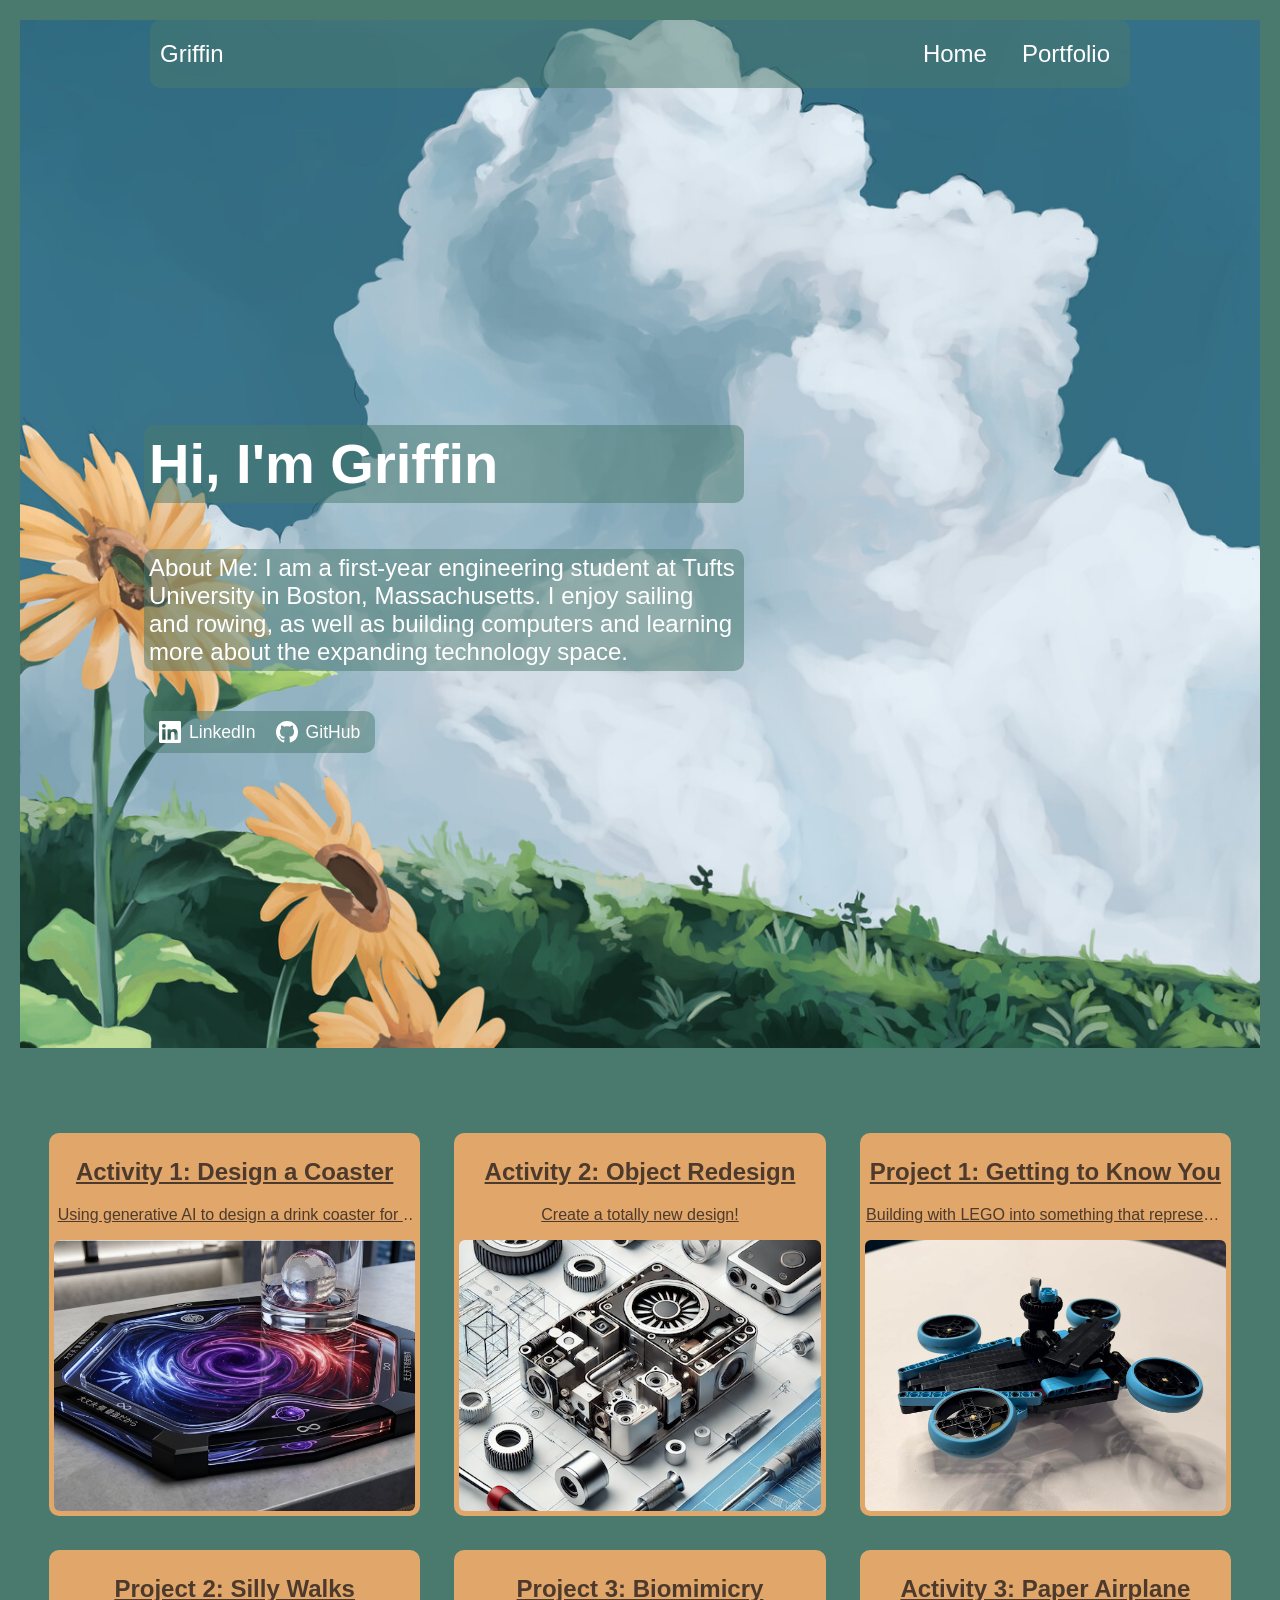
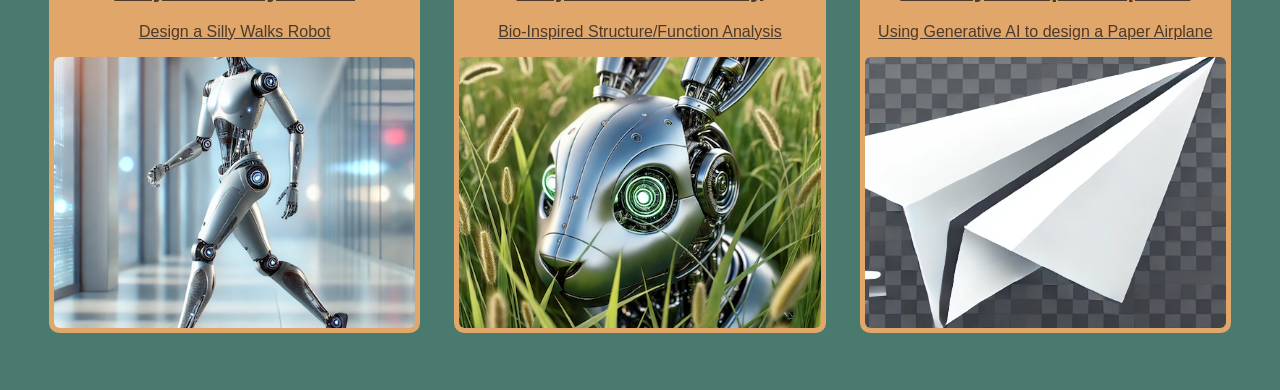
==== index.html @ f26e1d77 "Refactor project section headers for consistency and add new images for enhanced presentation" ====
<!DOCTYPE html>
<html lang="en">
<head>
    <title>FIRSTNAME LASTNAME - Portfolio</title>

    <!-- Recommended meta tags -->
    <meta charset="UTF-8">
    <meta name="viewport" content="width=device-width,initial-scale=1.0">
    <meta name="description" content="FIRSTNAME LASTNAME's engineering portfolio: activities and projects from an intro-to-engineering course.">

    <!-- Stylesheet (CSS) -->
    <link rel="stylesheet" href="./index.css">
</head>
<body>

    <!-- Header and Navigation Section -->
    <header class="header">
        <a class="name">Griffin</a>
        <nav class="navbar">
            <a href="#">Home</a>
            <a href="#portfolio">Portfolio</a>
        </nav>
    </header>

    <!-- Introduction Section -->
    <section class="home" style="background:url(./images/header.jpg) no-repeat; background-size: cover; background-position: center;">
        <div class="home-content">
            <h1>Hi, I'm Griffin</h1>
            <p>About Me: I am a first-year engineering student at Tufts University in Boston, Massachusetts.  I enjoy sailing and rowing, as well as building computers and learning more about the expanding technology space.</p>

            <!-- Replace these hrefs with your own LinkedIn/GitHub URLs -->
            <div class="socials">
                <a href="https://www.linkedin.com/in/your-username" target="_blank" rel="noopener" class="social-link">
                    <svg viewBox="0 0 24 24" aria-hidden="true"><path d="M20.447 20.452h-3.554v-5.569c0-1.328-.027-3.037-1.852-3.037-1.853 0-2.136 1.446-2.136 2.939v5.667H9.351V9h3.414v1.561h.046c.477-.9 1.637-1.85 3.37-1.85 3.601 0 4.267 2.37 4.267 5.455v6.286zM5.337 7.433c-1.144 0-2.063-.926-2.063-2.065 0-1.138.92-2.063 2.063-2.063 1.14 0 2.064.925 2.064 2.063 0 1.139-.925 2.065-2.064 2.065zm1.782 13.019H3.555V9h3.564v11.452zM22.225 0H1.771C.792 0 0 .774 0 1.729v20.542C0 23.227.792 24 1.771 24h20.451C23.2 24 24 23.227 24 22.271V1.729C24 .774 23.2 0 22.222 0h.003z"/></svg>
                    <span>LinkedIn</span>
                </a>
                <a href="https://github.com/your-username" target="_blank" rel="noopener" class="social-link">
                    <svg viewBox="0 0 24 24" aria-hidden="true"><path d="M12 0C5.37 0 0 5.37 0 12c0 5.31 3.435 9.795 8.205 11.385.6.105.825-.255.825-.57 0-.285-.015-1.23-.015-2.235-3.015.555-3.795-.735-4.035-1.41-.135-.345-.72-1.41-1.23-1.695-.42-.225-1.02-.78-.015-.795.945-.015 1.62.87 1.845 1.23 1.08 1.815 2.805 1.305 3.495.99.105-.78.42-1.305.765-1.605-2.67-.3-5.46-1.335-5.46-5.925 0-1.305.465-2.385 1.23-3.225-.12-.3-.54-1.53.12-3.18 0 0 1.005-.315 3.3 1.23.96-.27 1.98-.405 3-.405s2.04.135 3 .405c2.295-1.56 3.3-1.23 3.3-1.23.66 1.65.24 2.88.12 3.18.765.84 1.23 1.905 1.23 3.225 0 4.605-2.805 5.625-5.475 5.925.435.375.81 1.095.81 2.22 0 1.605-.015 2.895-.015 3.3 0 .315.225.69.825.57A12.02 12.02 0 0024 12c0-6.63-5.37-12-12-12z"/></svg>
                    <span>GitHub</span>
                </a>
            </div>
        </div>
    </section>

    <!-- Portfolio Section -->
    <a name="portfolio"></a>
    <section class="portfolio">

        <!-- PROJECT -->
        <article class="project-card">
            <a href="./activity01.html" class="project-link" target="_blank" rel="noopener noreferrer">
                <h2 class="project-title">Activity 1: Design a Coaster</h2>
                <p class="project-desc">Using generative AI to design a drink coaster for a fictional character</p>
                <img src="./images/Coaster%20Design%20Image.png" class="project-img">
            </a>
        </article>

        <!-- PROJECT -->
        <article class="project-card">
            <a href="./activity02.html" class="project-link" target="_blank" rel="noopener noreferrer">
                <h2 class="project-title">Activity 2: Object Redesign</h2>
                <p class="project-desc">Create a totally new design!</p>
                <img src="./images/activity02.png" class="project-img">
            </a>
        </article>

        <!-- PROJECT -->
        <article class="project-card">
            <a href="./project01.html" class="project-link" target="_blank" rel="noopener noreferrer">
                <h2 class="project-title">Project 1: Getting to Know You</h2>
                <p class="project-desc">Building with LEGO into something that represents me</p>
                <img src="./images/LEGO%20Helicarrier%20p4.jpg" class="project-img">
            </a>
        </article>

        <!-- PROJECT -->
        <article class="project-card">
            <a href="./project02.html" class="project-link" target="_blank" rel="noopener noreferrer">
                <h2 class="project-title">Project 2: Silly Walks</h2>
                <p class="project-desc">Design a Silly Walks Robot</p>
                <img src="./images/project02.png" class="project-img">
            </a>
        </article>

        <!-- PROJECT -->
        <article class="project-card">
            <a href="./project03.html" class="project-link" target="_blank" rel="noopener noreferrer">
                <h2 class="project-title">Project 3: Biomimicry</h2>
                <p class="project-desc">Bio-Inspired Structure/Function Analysis</p>
                <img src="./images/project03.png" class="project-img">
            </a>
        </article>

        <!-- PROJECT -->
        <article class="project-card">
            <a href="./activity03.html" class="project-link" target="_blank" rel="noopener noreferrer">
                <h2 class="project-title">Activity 3: Paper Airplane</h2>
                <p class="project-desc">Using Generative AI to design a Paper Airplane</p>
                <img src="./images/activity03.png" class="project-img">
            </a>
        </article>

    </section>
    
</body>
</html>
---- index.css ----
@import url("./theme.css");

body {
    background-color: var(--color-primary);
    font-family: var(--font-body);
    margin: 20px;
}

/* **************************** */
/* Style for the header section */
/* **************************** */

.header {
    position: fixed;
    top: 20px;
    left: 50%;
    transform: translateX(-50%);
    width: 75%;
    background: var(--color-bg-overlay);
    z-index: 1000;
    display: flex;
    flex-wrap: wrap;
    justify-content: space-between;
    align-items: center;
    padding: 10px;
    color: var(--color-text-on-dark);
    border-radius: var(--radius);
}

.header .name {
    text-align: left;
    font-size: 1.5em;
}

.header .navbar {
    display: flex;
    gap: 15px;
    font-size: 1.5em;
}

.header .navbar a {
    text-decoration: none;
    color: var(--color-text-on-dark);
    padding: 10px;
}

/* ************************** */
/* Style for the home section */
/* ************************** */

.home {
    min-height: 100vh;
    display: flex;
    align-items: center;
    padding: 6rem 10% 2rem;
    color: var(--color-text-on-dark);
}

.home-content {
    max-width: 600px;
}

.home-content h1 {
    position: relative;
    font-size: 56px;
    font-weight: 700;
    line-height: 1.2;
    background: var(--color-bg-overlay);
    padding: 5px;
    border-radius: var(--radius);
}

.home-content p {
    position: relative;
    font-size: 1.5em;
    margin: 20px 0 40px;
    background: var(--color-bg-overlay);
    padding: 5px;
    border-radius: var(--radius);
}

.socials {
    position: relative;
    display: flex;
    gap: 20px;
    width: fit-content;
    background: var(--color-bg-overlay);
    padding: 10px 15px;
    border-radius: var(--radius);
}

.social-link {
    display: flex;
    align-items: center;
    gap: 8px;
    color: var(--color-text-on-dark);
    text-decoration: none;
    font-size: 1.1em;
}

.social-link:hover {
    color: var(--color-accent);
}

.social-link svg {
    width: 22px;
    height: 22px;
    fill: currentColor;
}

/* ************************************* */
/* Style for the project listing section */
/* ************************************* */

.portfolio {
    padding-block: 5rem 2rem;
    max-width: 100%;
    margin-inline: 1.5rem;

    display: grid;
    gap: 1.5rem;
    grid-template-columns: repeat(3, 1fr);
    justify-items: stretch;
}

.project-card {
    padding: 5px;
    margin: 5px;
    background-color: var(--color-accent);
    border-radius: var(--radius);
    text-align: center;
}

.project-link {
    color: var(--color-text-muted);
}

.project-title {
    font-size: 1.5em;
}

.project-desc {
    overflow: hidden;
    text-overflow: ellipsis;
    display: -webkit-box;
    -webkit-line-clamp: 1;
    -webkit-box-orient: vertical;
}

.project-img {
    display: block;
    width: 100%;
    aspect-ratio: 4 / 3;
    object-fit: cover;
    border-radius: calc(var(--radius) - 4px);
}

/* ***************************** */
/* Responsive: tablet and mobile */
/* ***************************** */

@media (max-width: 900px) {
    .portfolio {
        grid-template-columns: repeat(2, 1fr);
    }

    .home-content h1 {
        font-size: 40px;
    }
}

@media (max-width: 600px) {
    .header {
        width: 92%;
        flex-direction: column;
        justify-content: center;
        gap: 6px;
        text-align: center;
        padding: 8px;
    }

    .header .name {
        font-size: 1.1em;
    }

    .header .navbar {
        font-size: 1em;
        gap: 10px;
    }

    .home {
        padding: 7rem 6% 2rem;
    }

    .home-content h1 {
        font-size: 30px;
    }

    .home-content p {
        font-size: 1.1em;
    }

    .social-link {
        font-size: 1em;
    }

    .social-link svg {
        width: 18px;
        height: 18px;
    }

    .portfolio {
        grid-template-columns: 1fr;
        margin-inline: 0.5rem;
    }
}
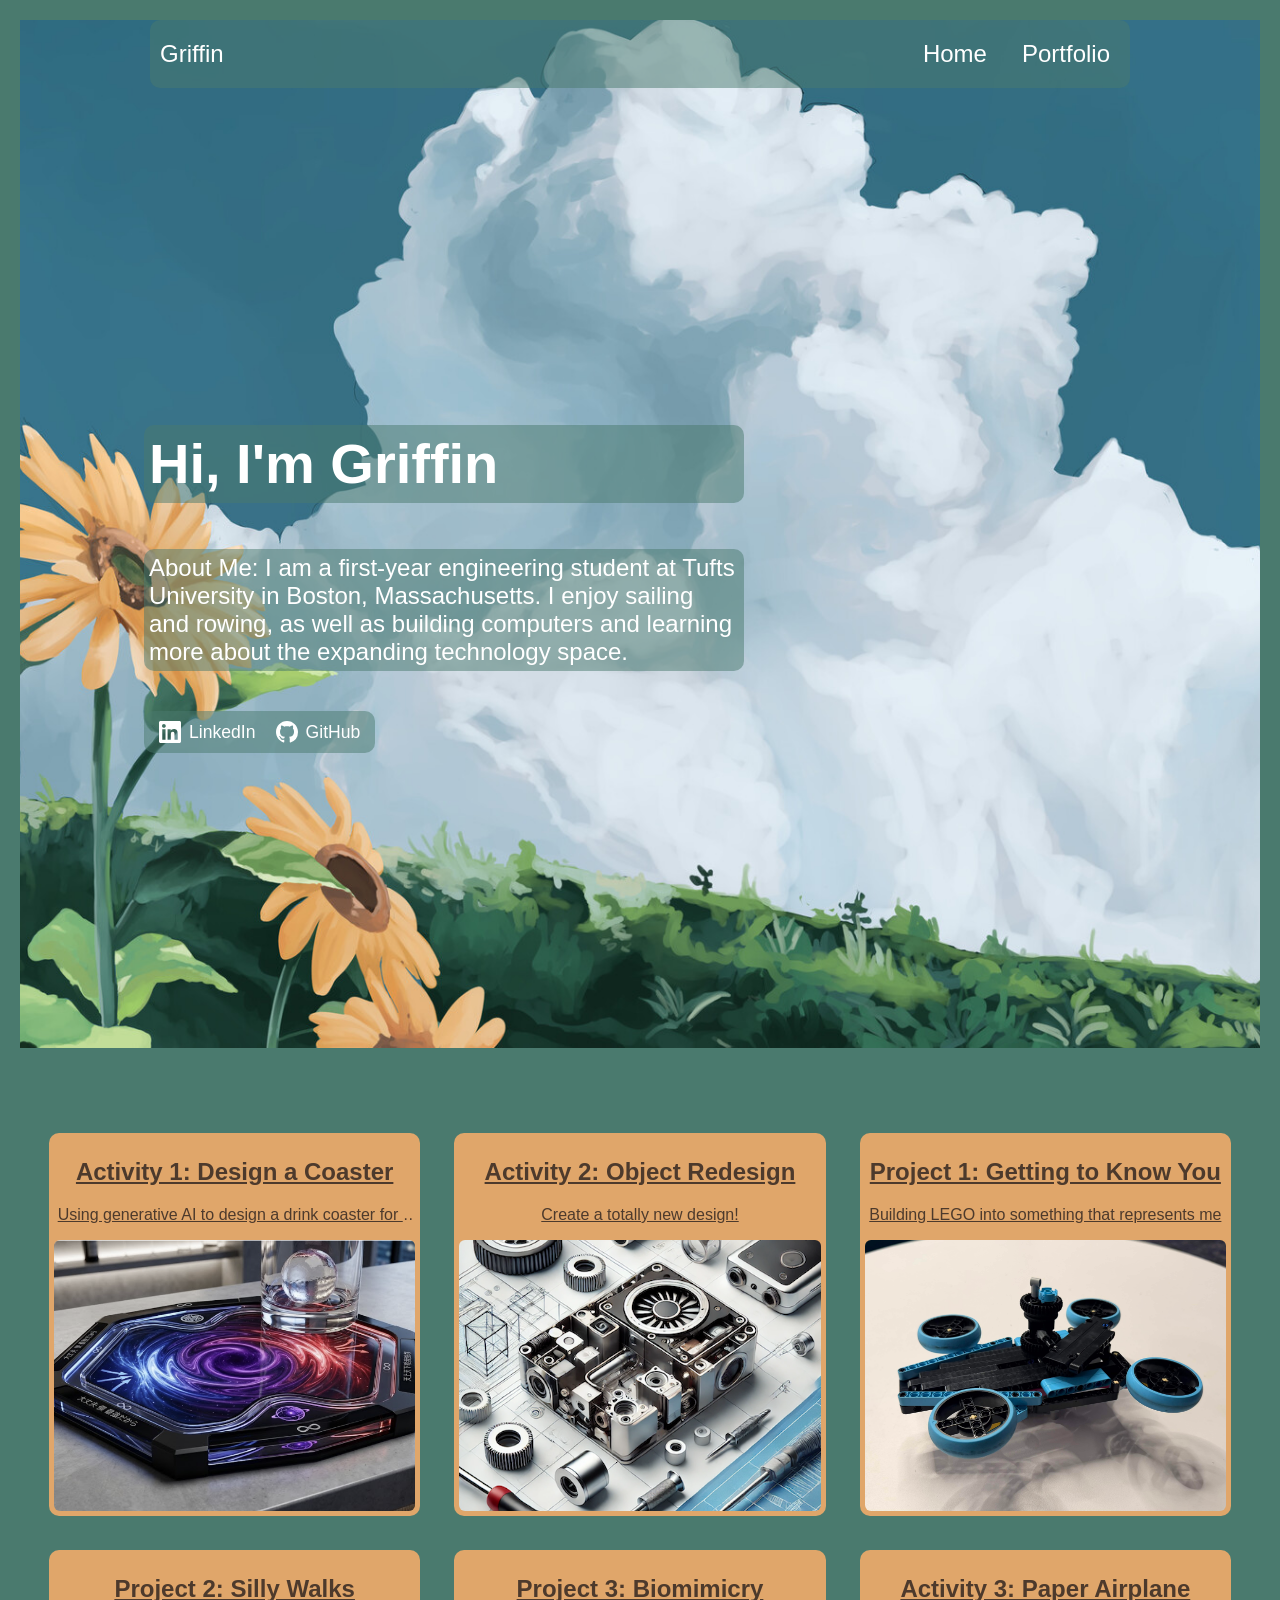
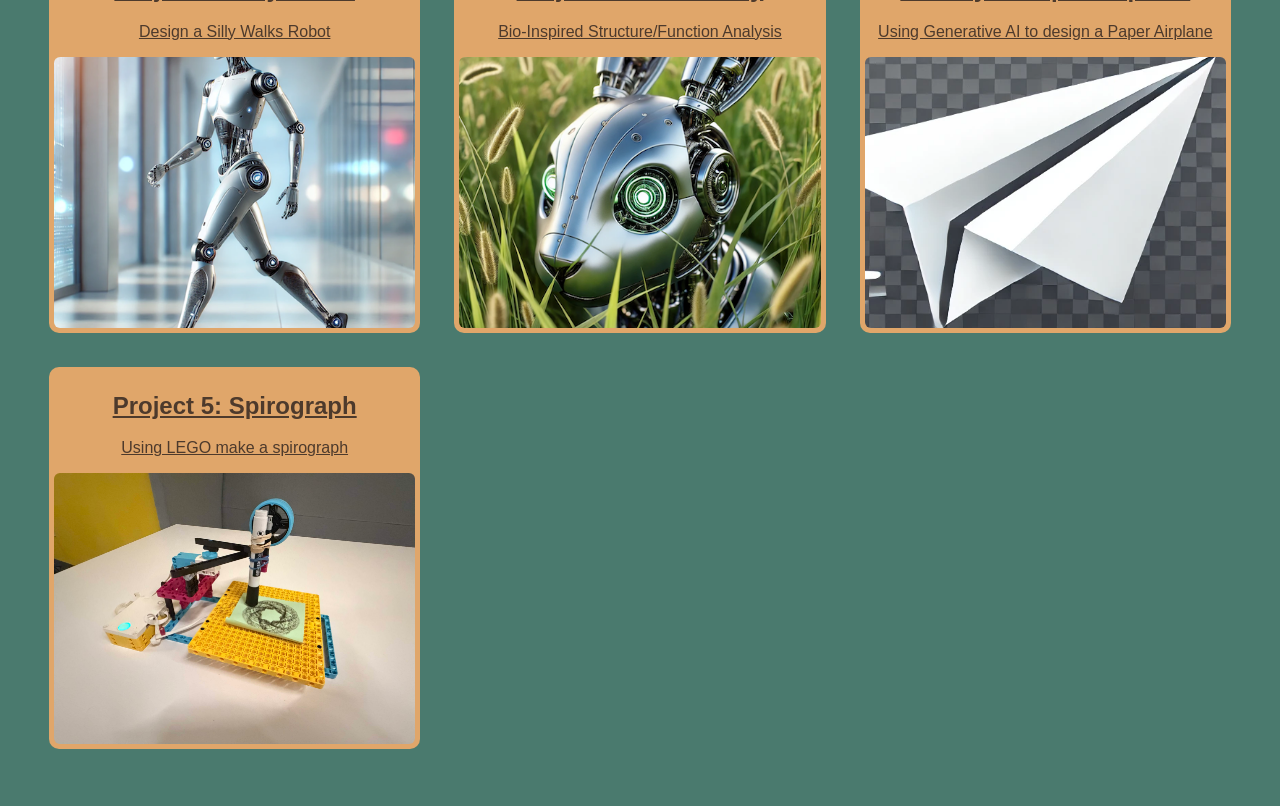
==== commit 6a05d6c0: "Add Project 5: Spirograph with detailed description and images" ====
--- a/index.html
+++ b/index.html
@@ -68,7 +68,7 @@
         <article class="project-card">
             <a href="./project01.html" class="project-link" target="_blank" rel="noopener noreferrer">
                 <h2 class="project-title">Project 1: Getting to Know You</h2>
-                <p class="project-desc">Building with LEGO into something that represents me</p>
+                <p class="project-desc">Building LEGO into something that represents me</p>
                 <img src="./images/LEGO%20Helicarrier%20p4.jpg" class="project-img">
             </a>
         </article>
@@ -100,6 +100,15 @@
             </a>
         </article>
 
+        <!-- PROJECT -->
+        <article class="project-card">
+            <a href="./project05.html" class="project-link" target="_blank" rel="noopener noreferrer">
+                <h2 class="project-title">Project 5: Spirograph</h2>
+                <p class="project-desc">Using LEGO make a spirograph</p>
+                <img src="./images/Spirograph%20-%20front.jpg" class="project-img">
+            </a>
+        </article>
+
     </section>
     
 </body>
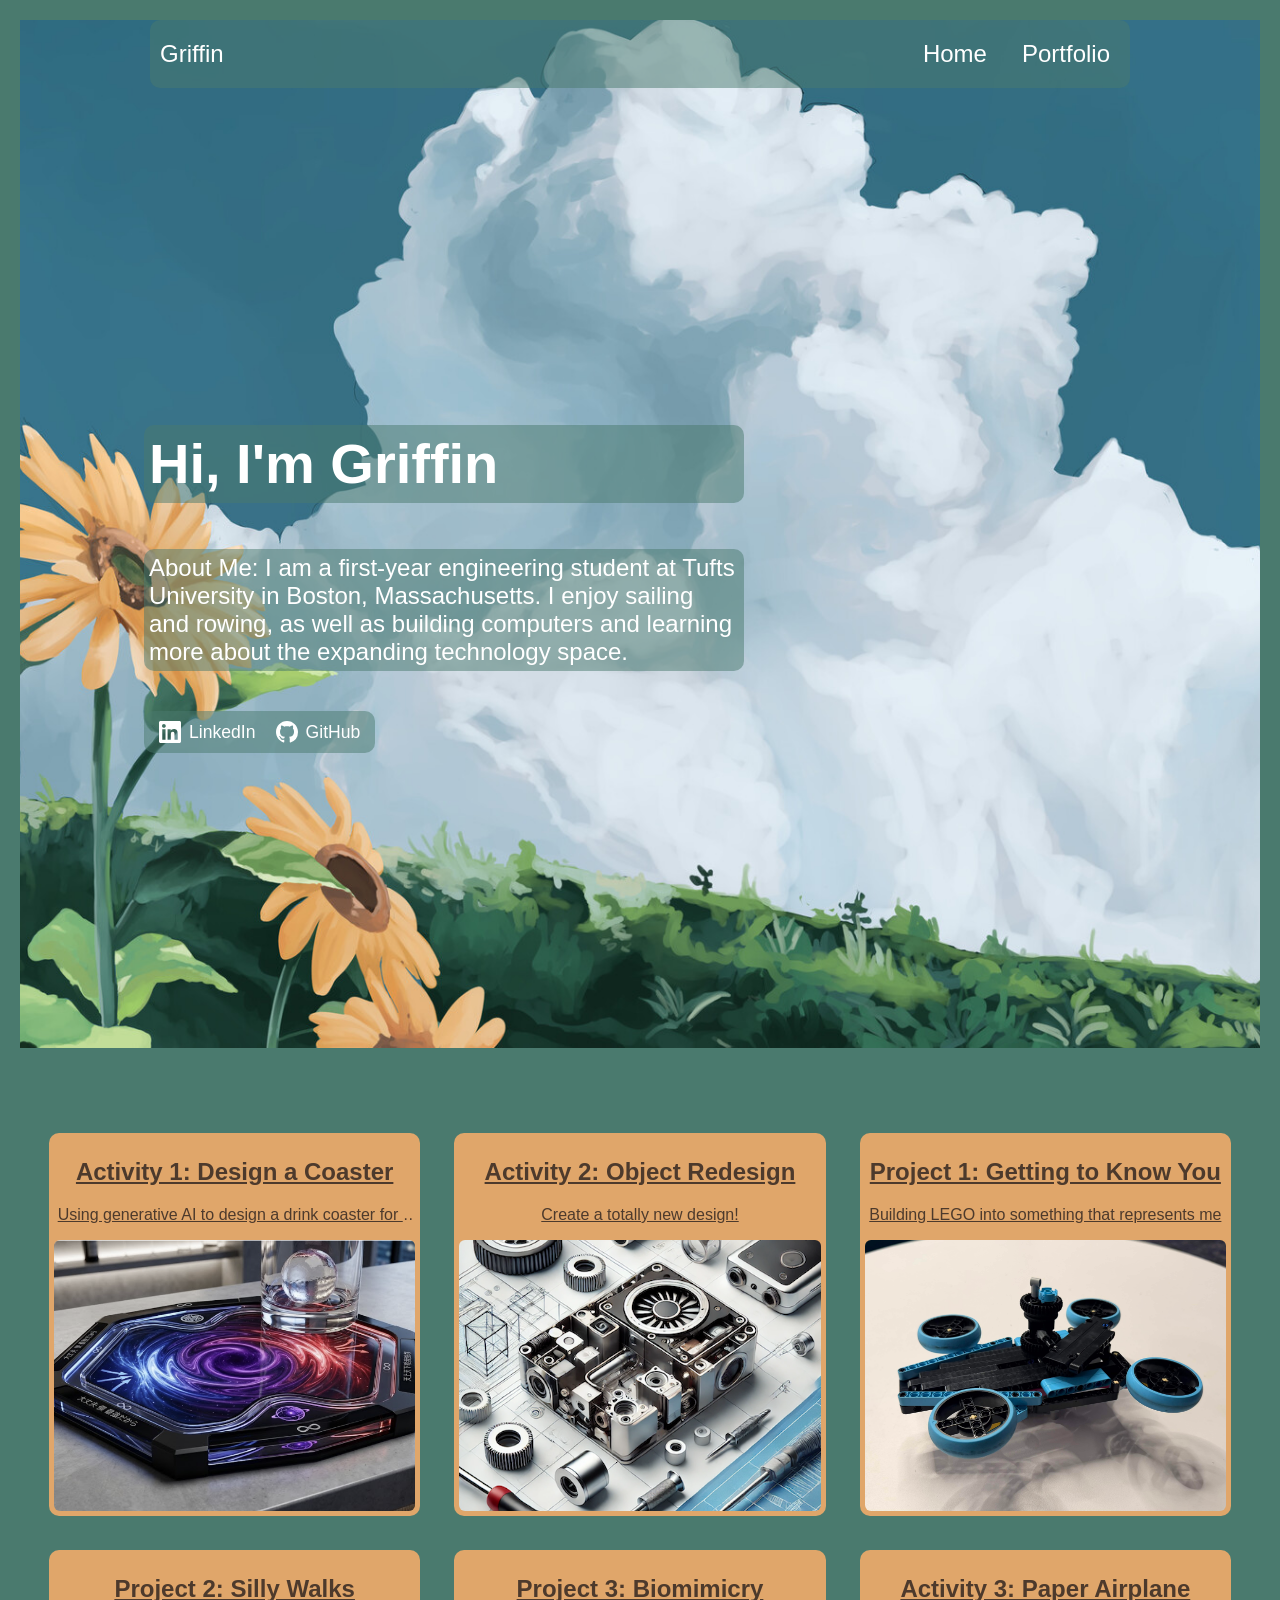
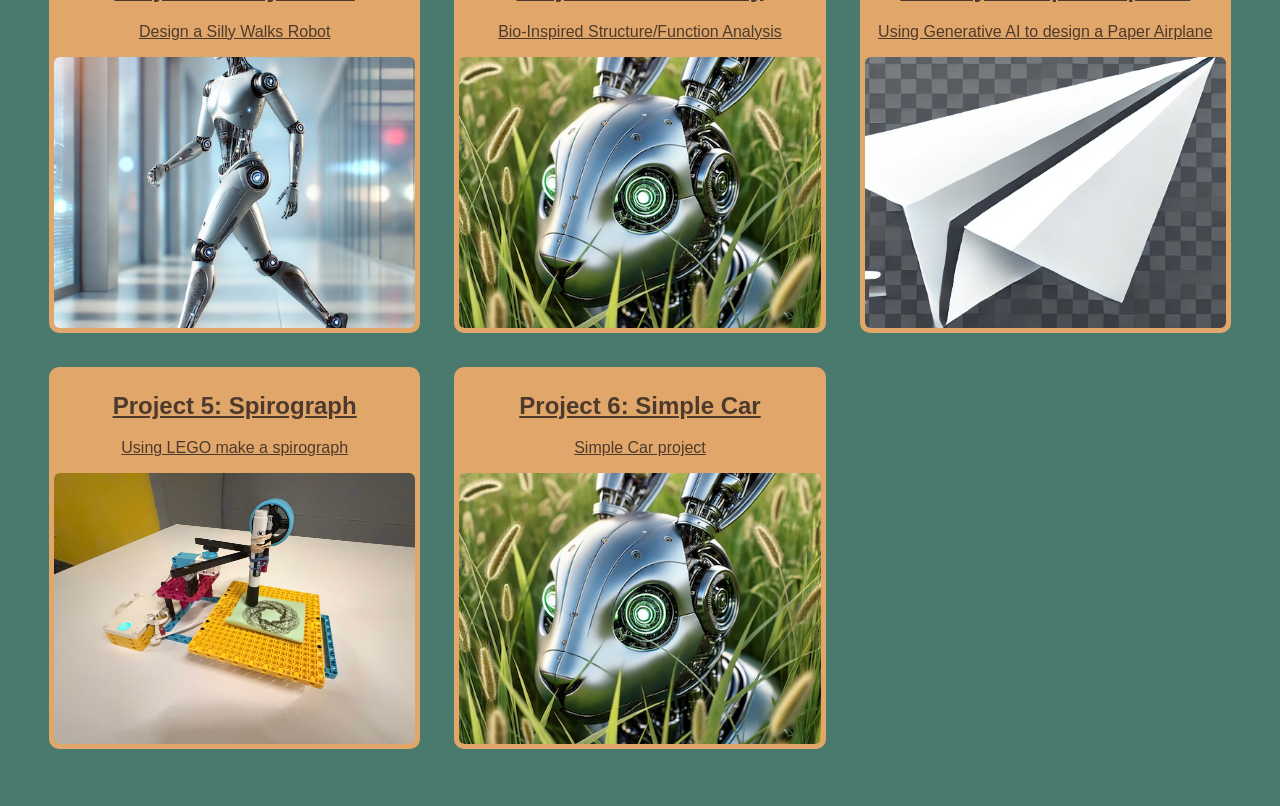
==== commit 757bbc15: "Add Project 6: Simple Car with detailed description and images" ====
--- a/index.html
+++ b/index.html
@@ -109,6 +109,15 @@
             </a>
         </article>
 
+        <!-- PROJECT -->
+        <article class="project-card">
+            <a href="./project06.html" class="project-link" target="_blank" rel="noopener noreferrer">
+                <h2 class="project-title">Project 6: Simple Car</h2>
+                <p class="project-desc">Simple Car project</p>
+                    <img src="./images/project03.png" class="project-img">
+            </a>
+        </article>
+
     </section>
     
 </body>
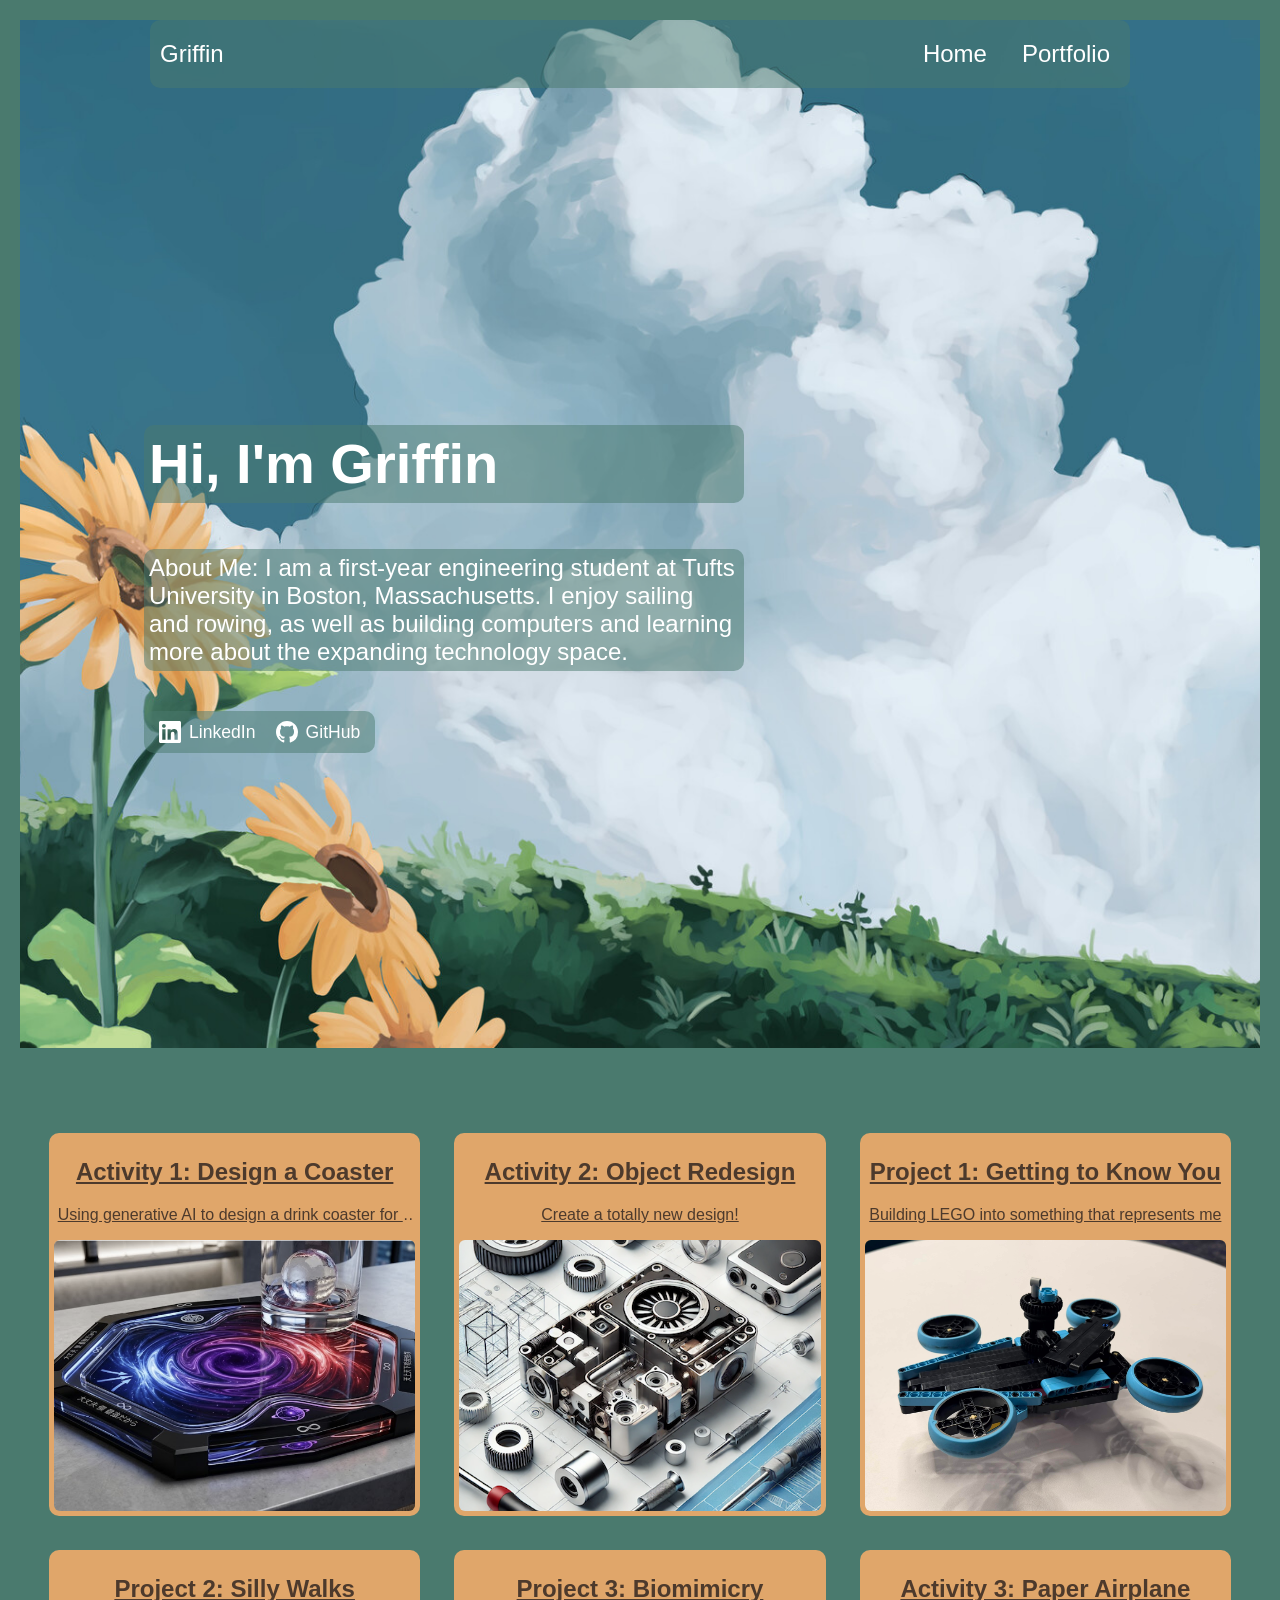
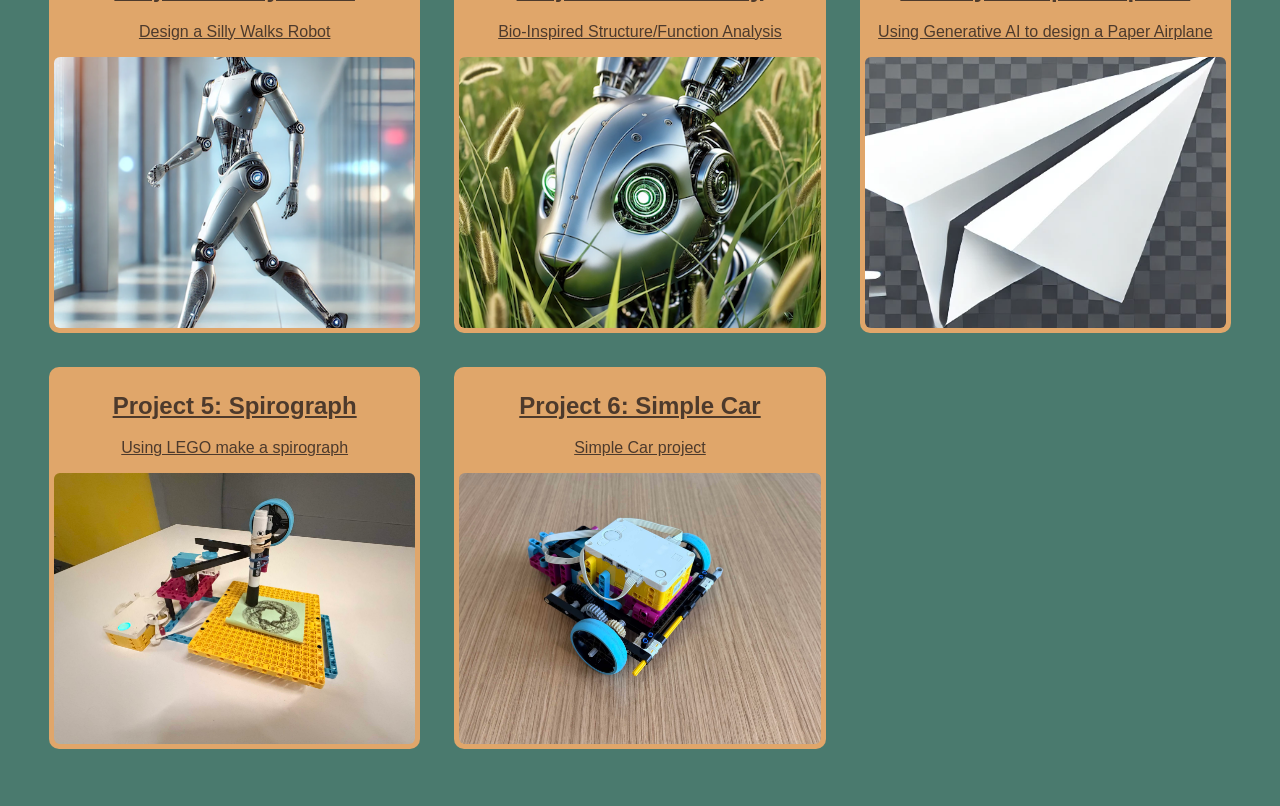
==== commit 66098612: "Refactor code structure for improved readability and maintainability" ====
--- a/index.html
+++ b/index.html
@@ -114,7 +114,7 @@
             <a href="./project06.html" class="project-link" target="_blank" rel="noopener noreferrer">
                 <h2 class="project-title">Project 6: Simple Car</h2>
                 <p class="project-desc">Simple Car project</p>
-                    <img src="./images/project03.png" class="project-img">
+                <img src="./images/Simple%20Car%20-%20front%20angle.jpg" class="project-img" alt="Simple car viewed from the front angle">
             </a>
         </article>
 
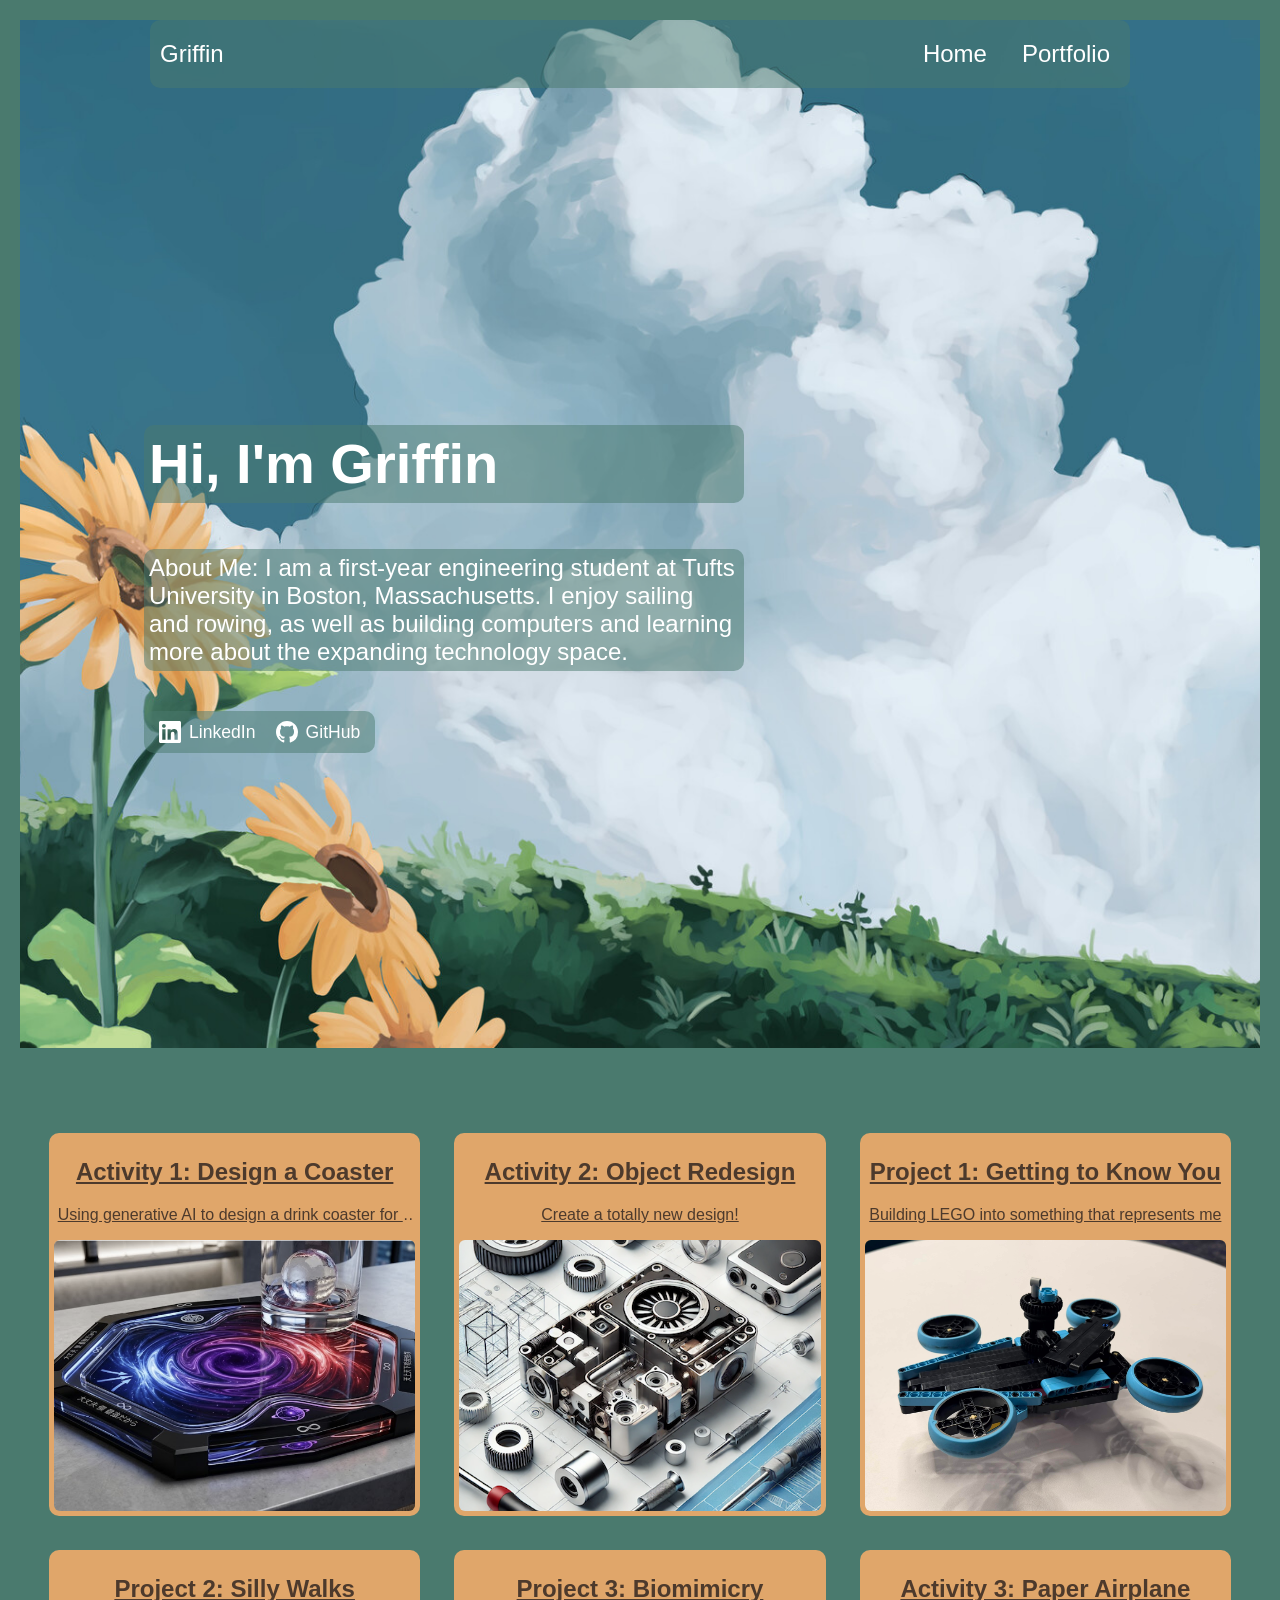
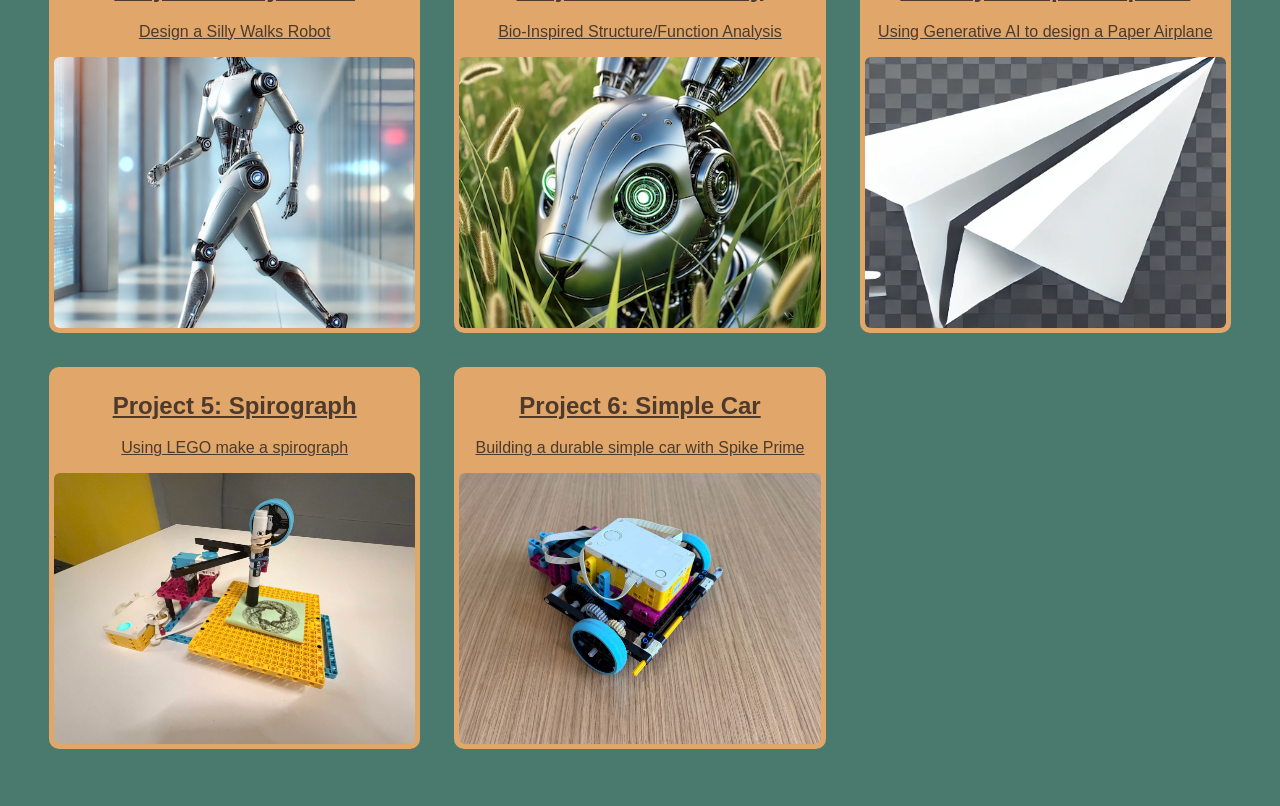
==== commit 6da73311: "Update Project 6 description and image for clarity and accuracy" ====
--- a/index.html
+++ b/index.html
@@ -113,7 +113,7 @@
         <article class="project-card">
             <a href="./project06.html" class="project-link" target="_blank" rel="noopener noreferrer">
                 <h2 class="project-title">Project 6: Simple Car</h2>
-                <p class="project-desc">Simple Car project</p>
+                <p class="project-desc">Building a durable simple car with Spike Prime</p>
                 <img src="./images/Simple%20Car%20-%20front%20angle.jpg" class="project-img" alt="Simple car viewed from the front angle">
             </a>
         </article>
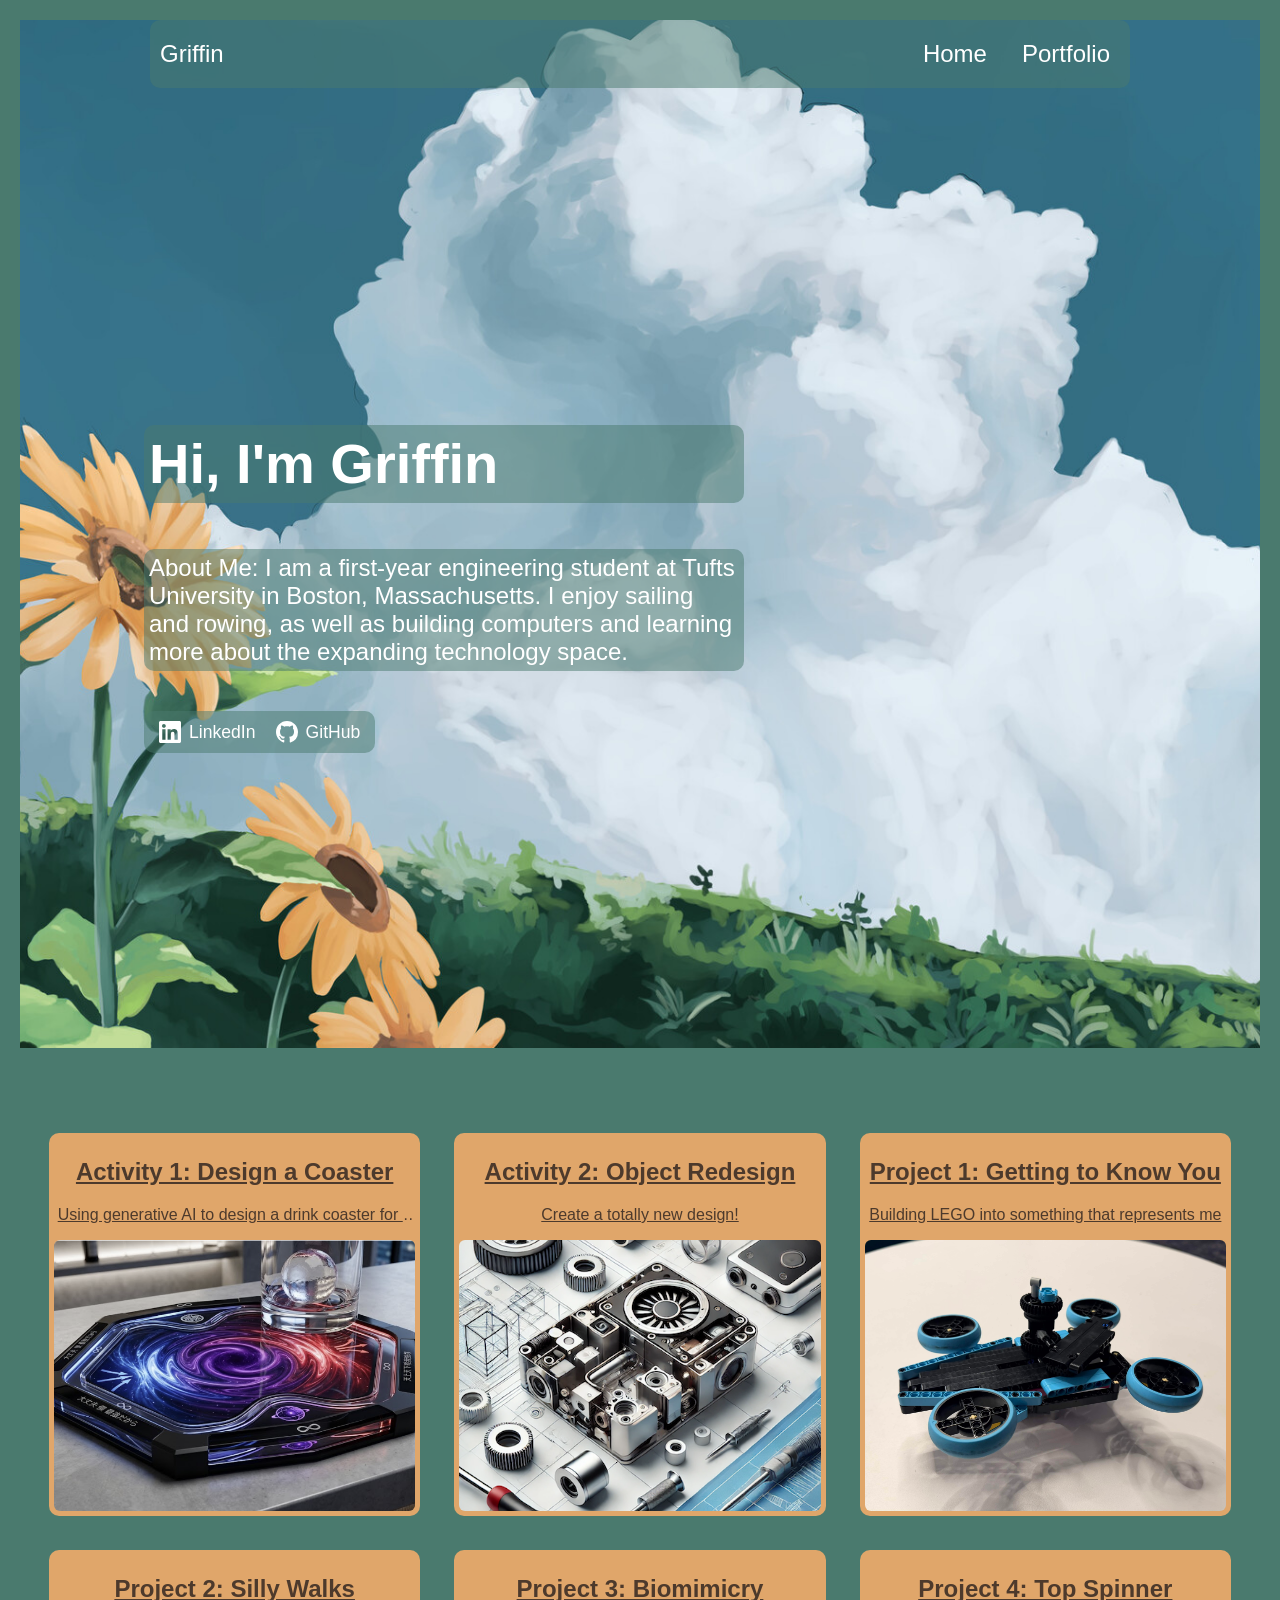
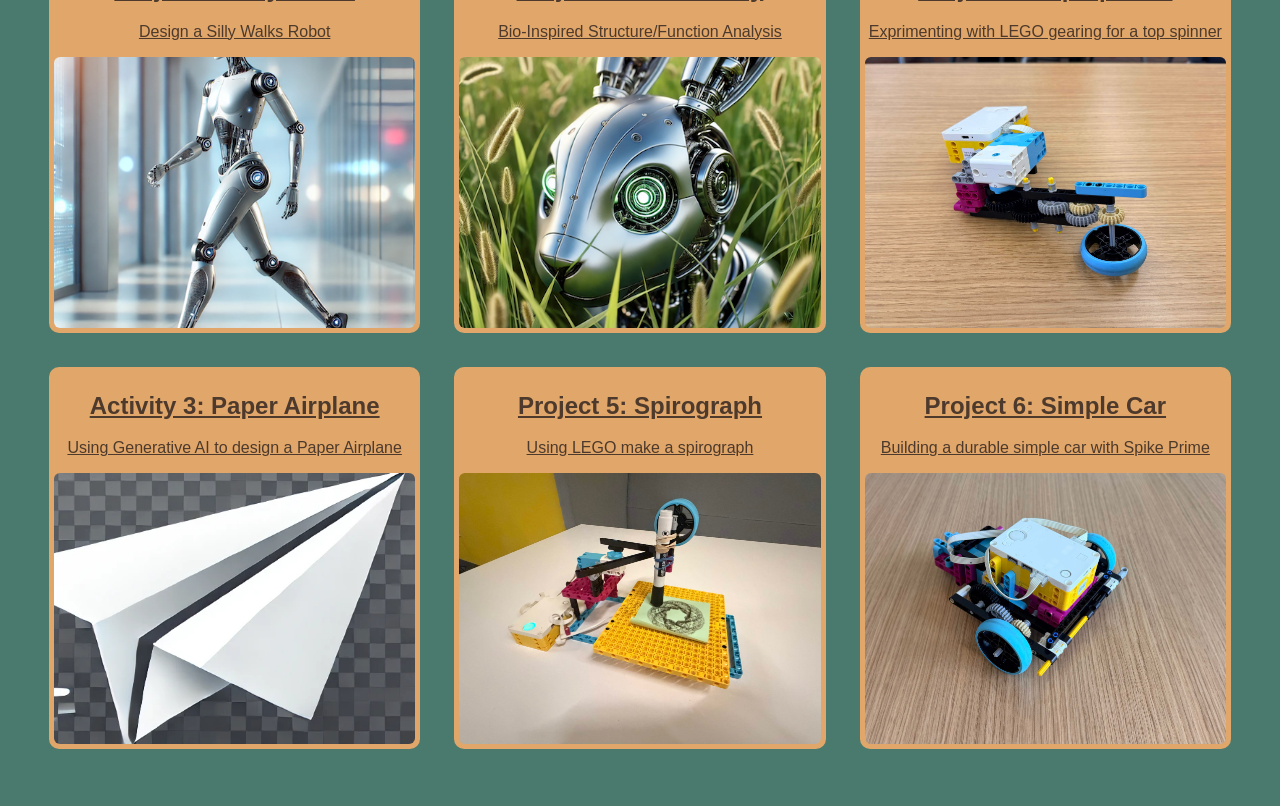
==== commit a59e4be8: "Add Project 4: Top Spinner with images and detailed description" ====
--- a/index.html
+++ b/index.html
@@ -93,6 +93,15 @@
 
         <!-- PROJECT -->
         <article class="project-card">
+            <a href="./project04.html" class="project-link" target="_blank" rel="noopener noreferrer">
+                <h2 class="project-title">Project 4: Top Spinner</h2>
+                <p class="project-desc">Exprimenting with LEGO gearing for a top spinner</p>
+                <img src="./images/Top%20Spinner%20-%20front.jpg" class="project-img" alt="Top Spinner viewed from the front">
+            </a>
+        </article>
+
+        <!-- PROJECT -->
+        <article class="project-card">
             <a href="./activity03.html" class="project-link" target="_blank" rel="noopener noreferrer">
                 <h2 class="project-title">Activity 3: Paper Airplane</h2>
                 <p class="project-desc">Using Generative AI to design a Paper Airplane</p>
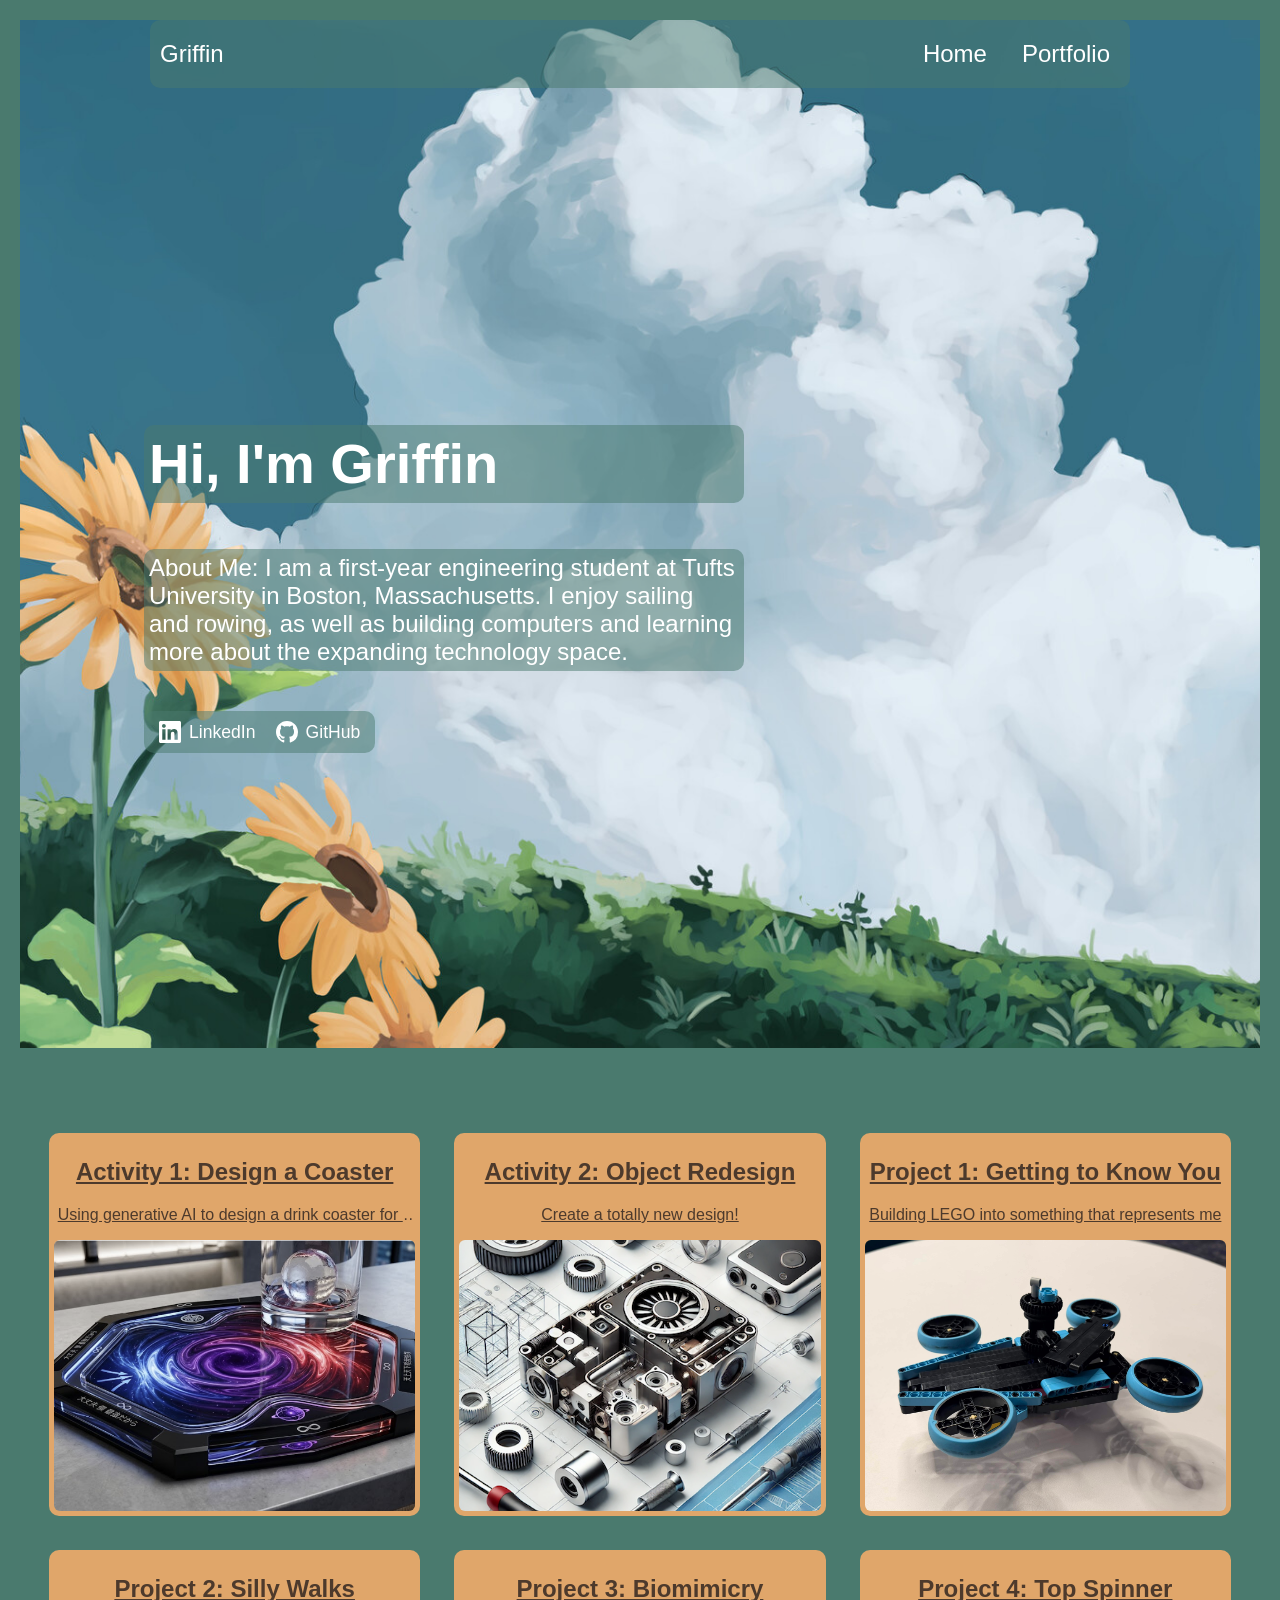
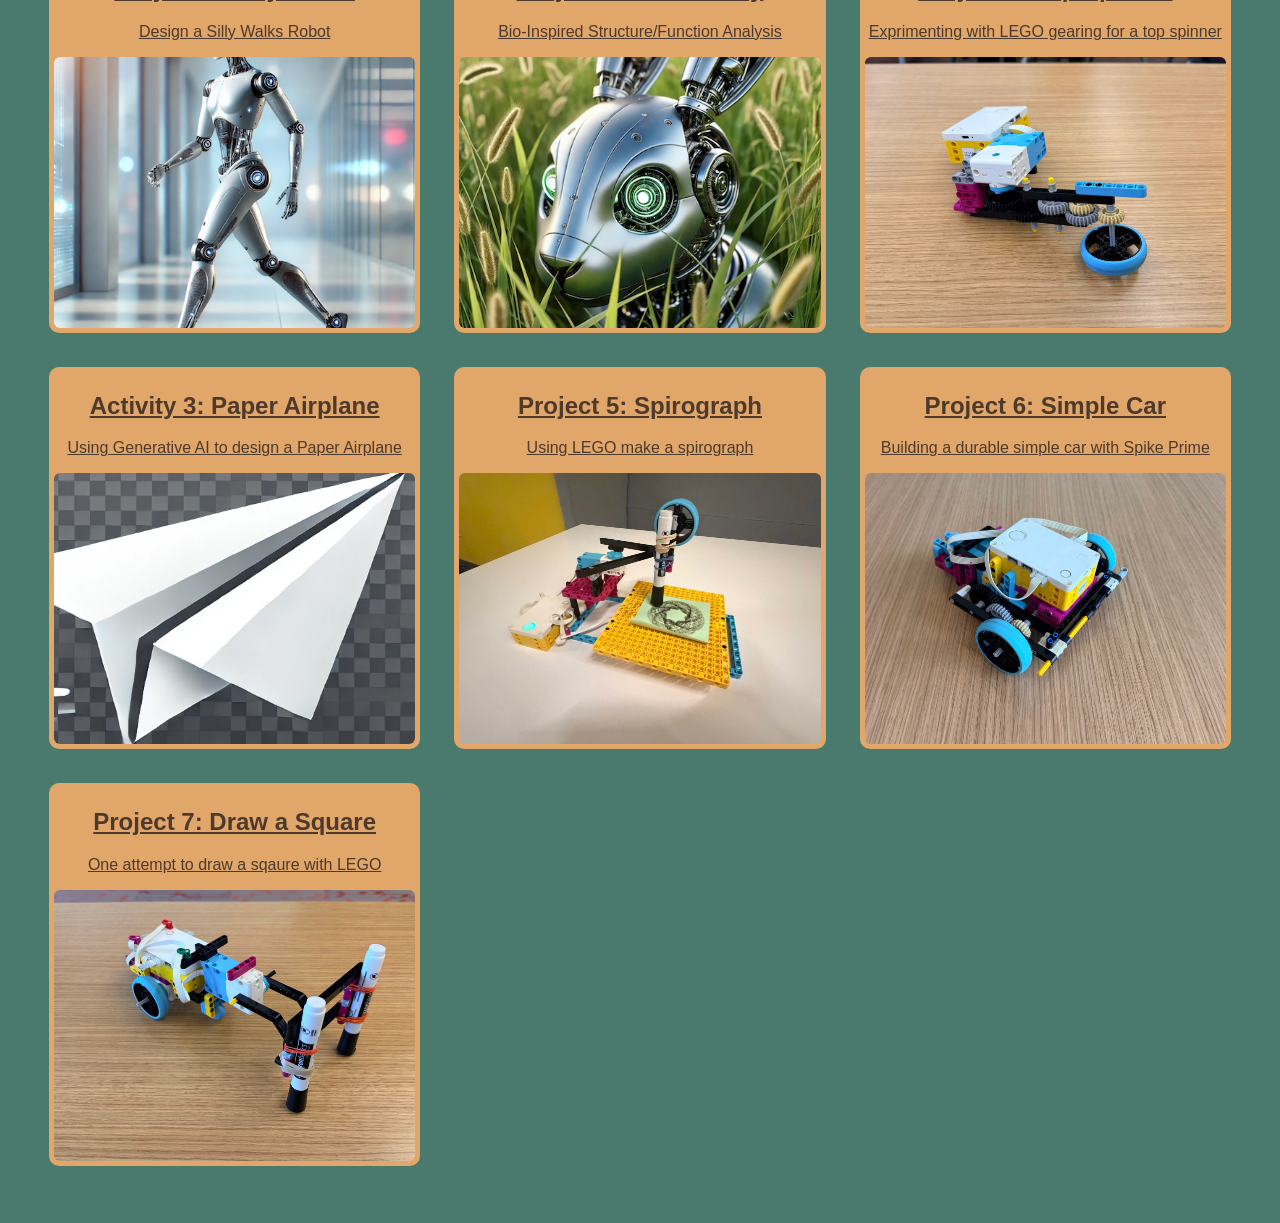
==== commit 0d779190: "Add project 7 HTML file for LEGO square-drawing project with images and descriptions" ====
--- a/index.html
+++ b/index.html
@@ -127,6 +127,15 @@
             </a>
         </article>
 
+        <!-- PROJECT -->
+        <article class="project-card">
+            <a href="./project07.html" class="project-link" target="_blank" rel="noopener noreferrer">
+                <h2 class="project-title">Project 7: Draw a Square</h2>
+                <p class="project-desc">One attempt to draw a sqaure with LEGO</p>
+                <img src="./images/Square%20-%20front%20angle.jpg" class="project-img" alt="LEGO square-drawing project viewed from the front angle">
+            </a>
+        </article>
+
     </section>
     
 </body>
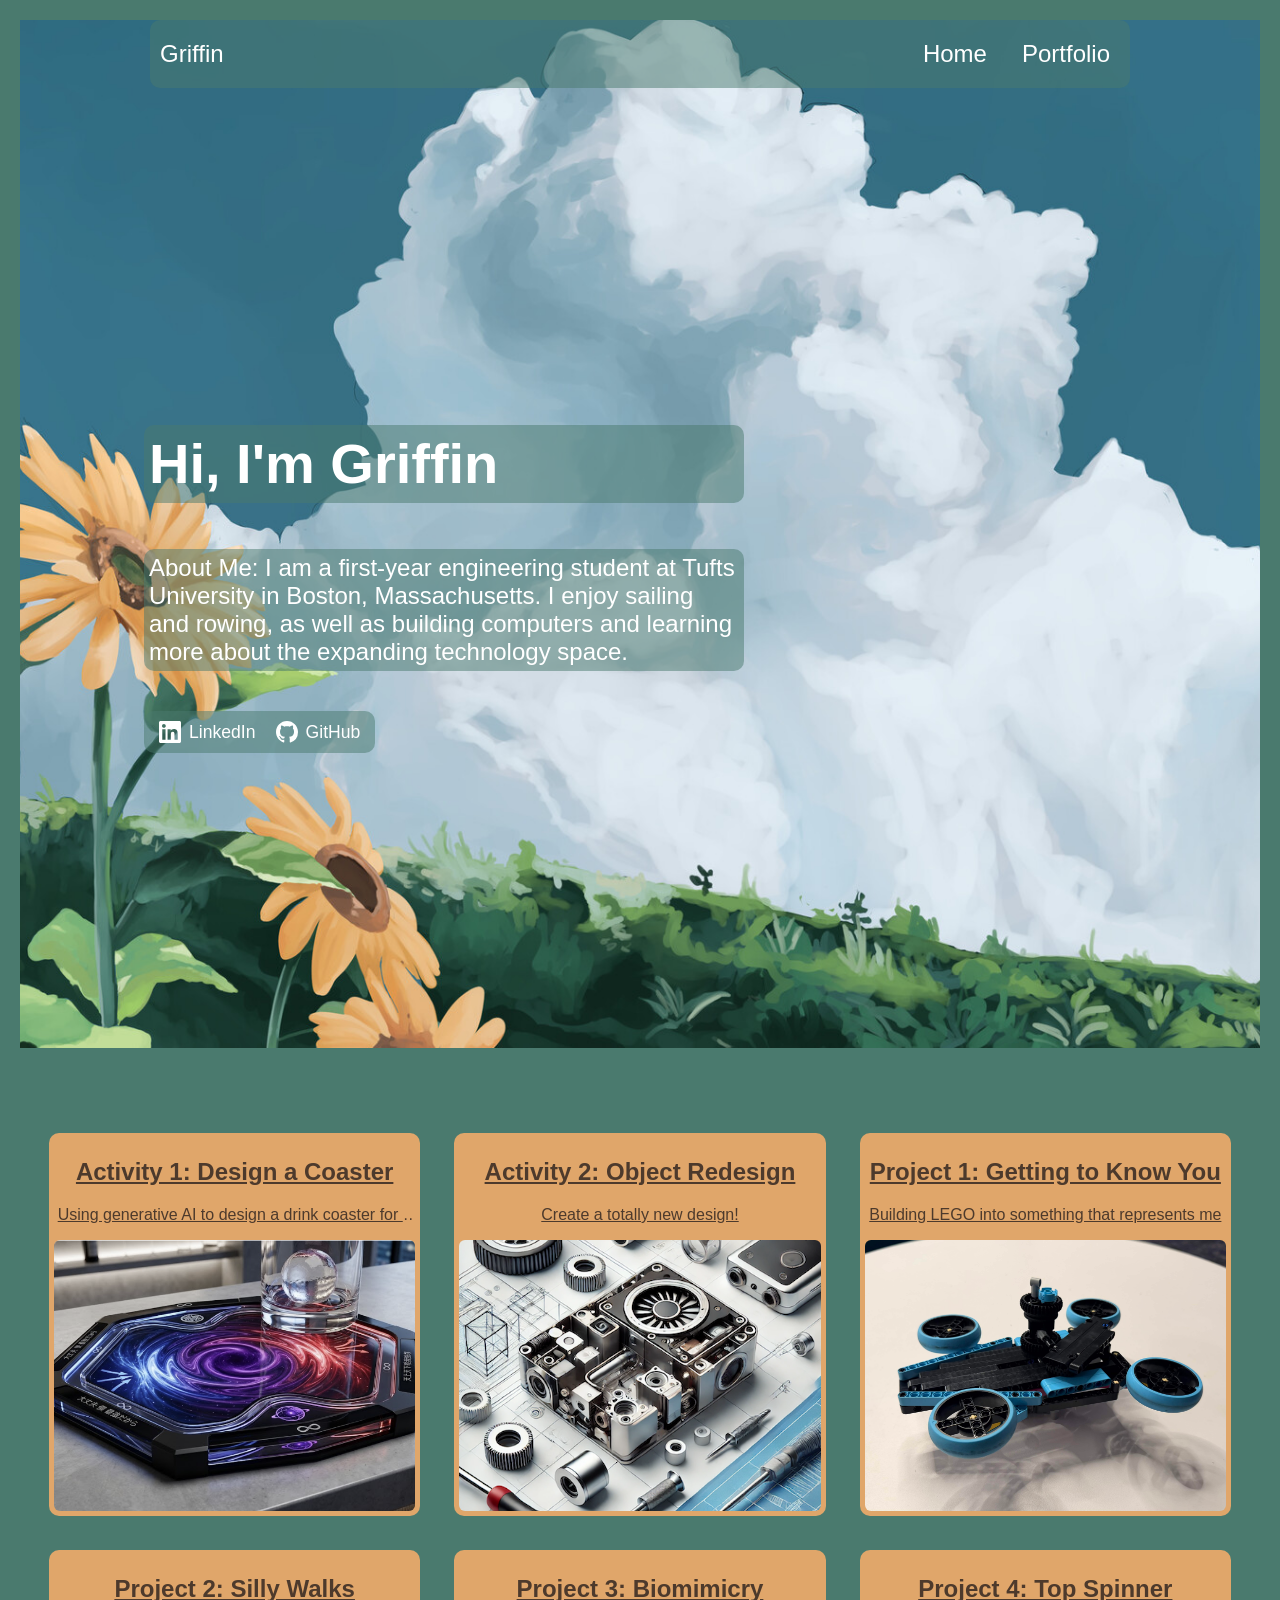
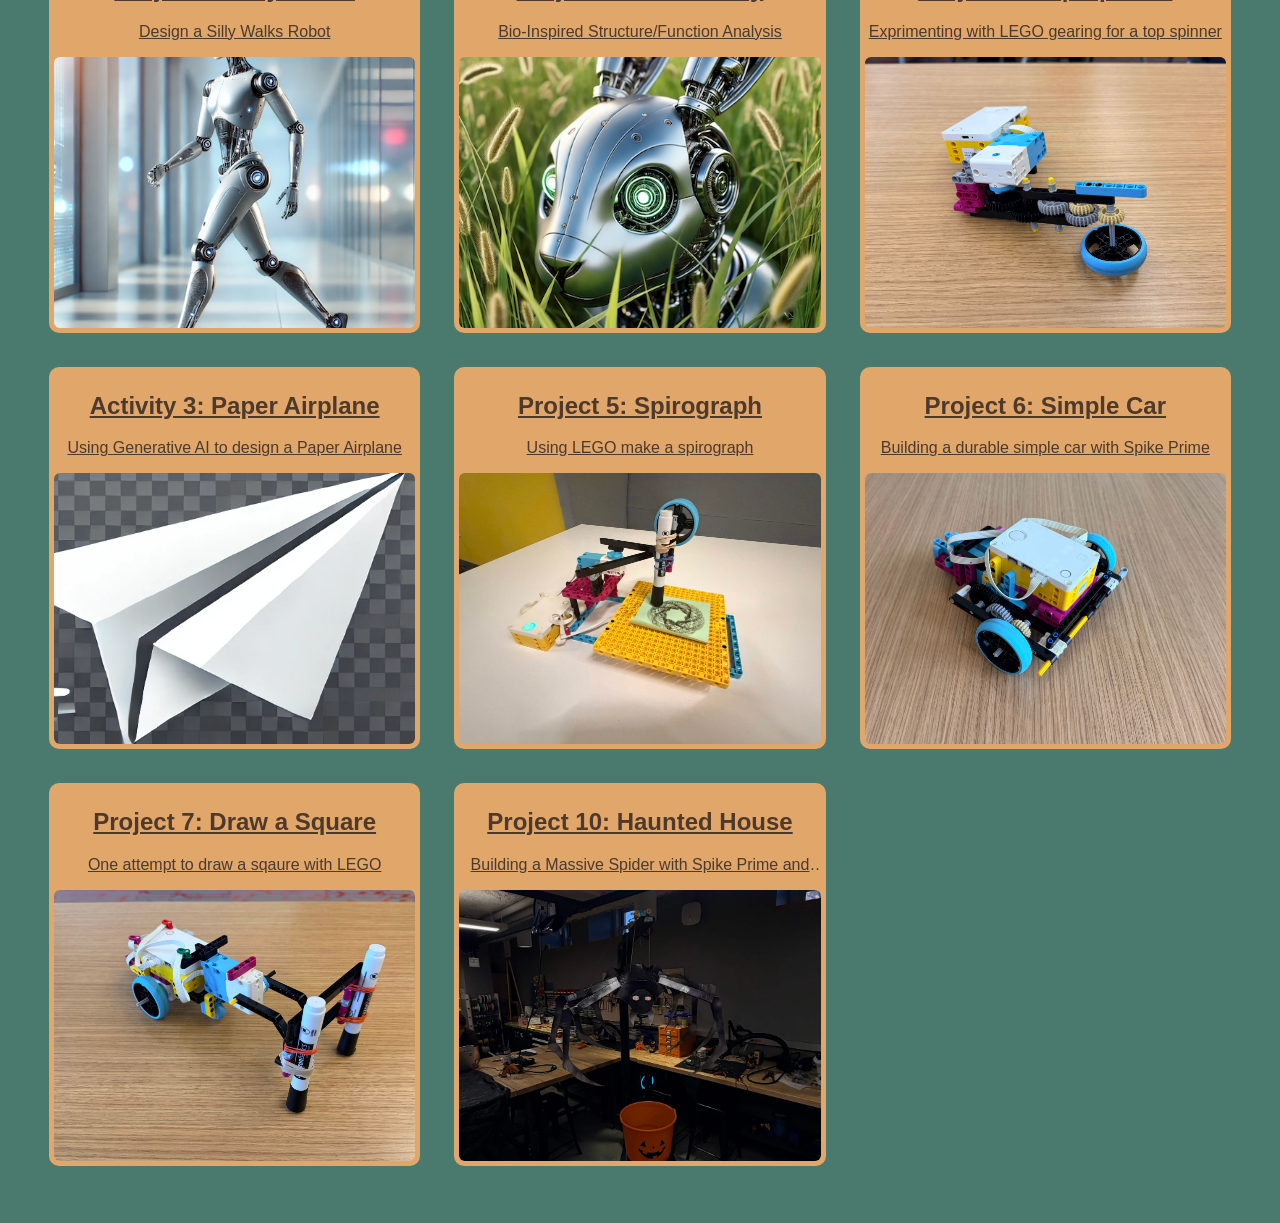
==== commit e809b131: "Add Project 10: Haunted House HTML page with project details and media" ====
--- a/index.html
+++ b/index.html
@@ -136,6 +136,15 @@
             </a>
         </article>
 
+        <!-- PROJECT -->
+        <article class="project-card">
+            <a href="./project10.html" class="project-link" target="_blank" rel="noopener noreferrer">
+                <h2 class="project-title">Project 10: Haunted House</h2>
+                <p class="project-desc">Building a Massive Spider with Spike Prime and Cardboard</p>
+                <img src="./images/Spooder%20-%20Phase%202%20-%20In%20Haunted%20House.jpg" class="project-img" alt="Spooder in the haunted house">
+            </a>
+        </article>
+
     </section>
     
 </body>
